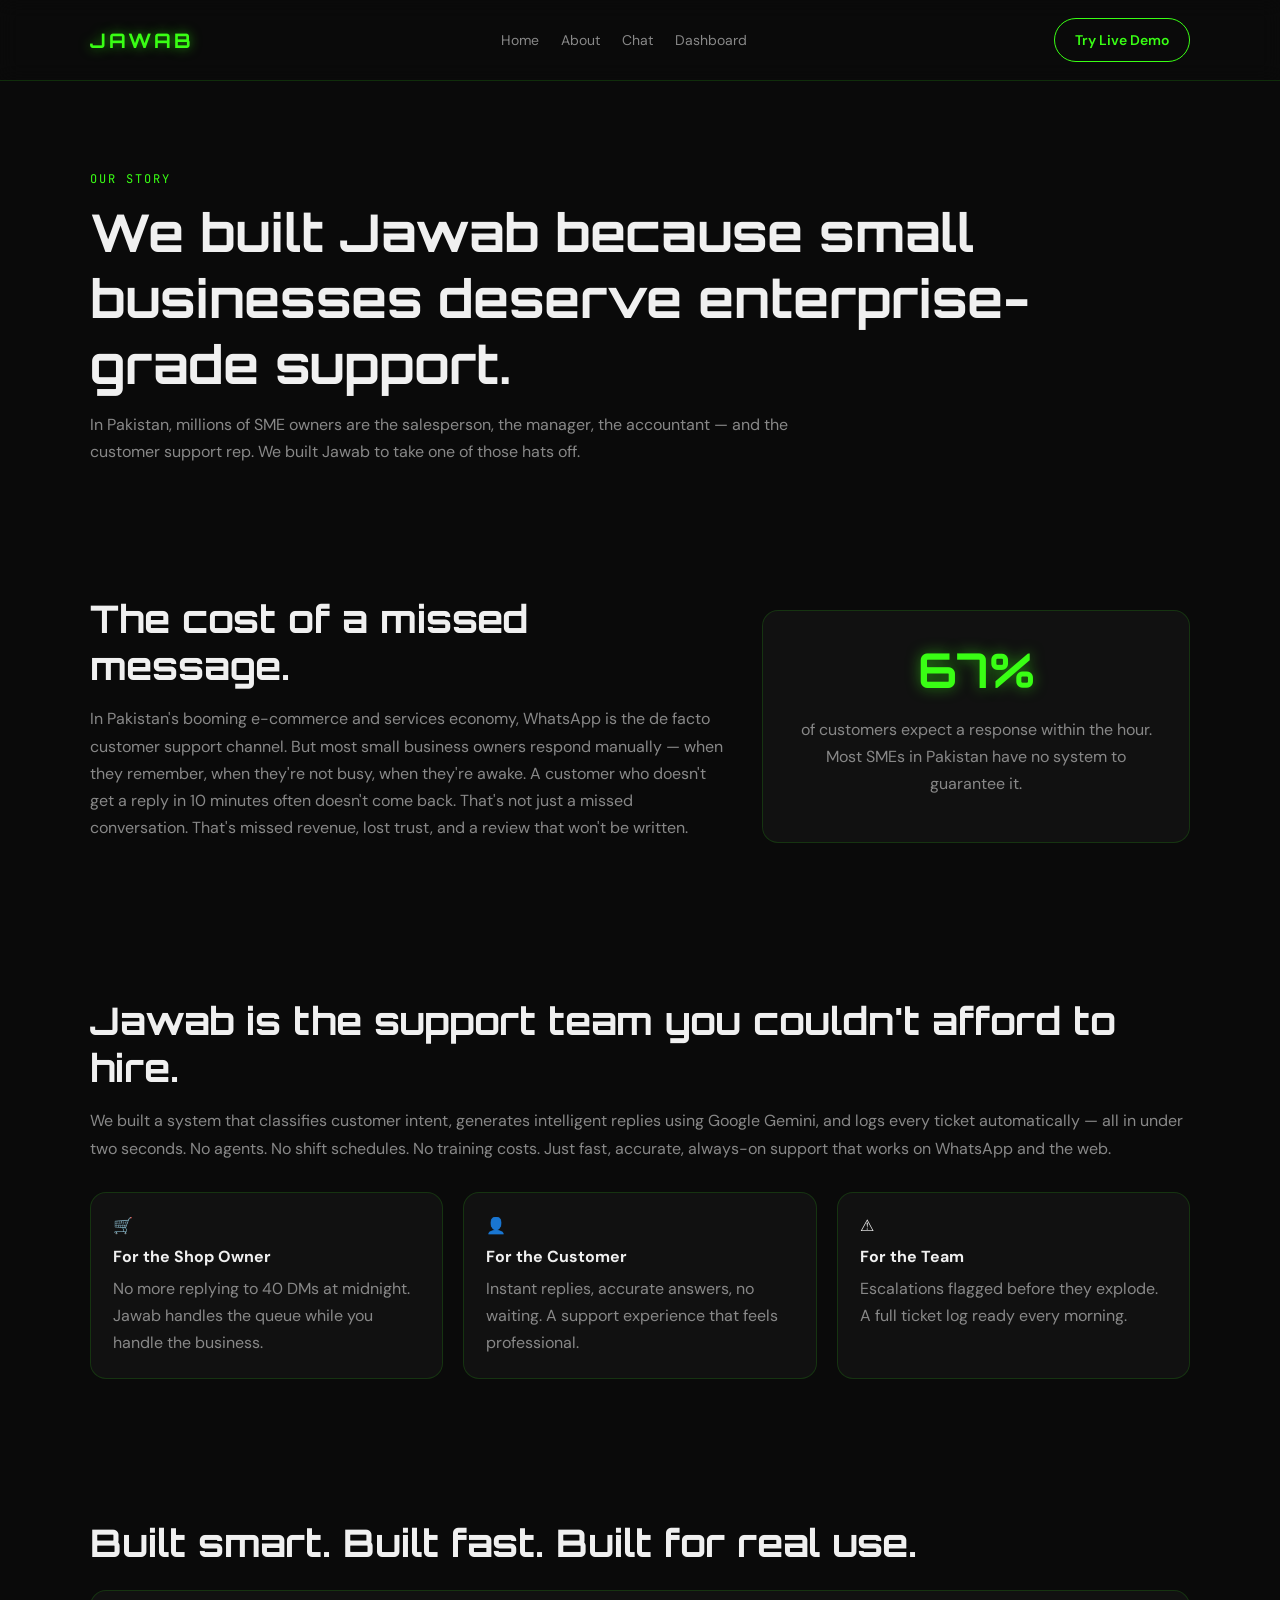
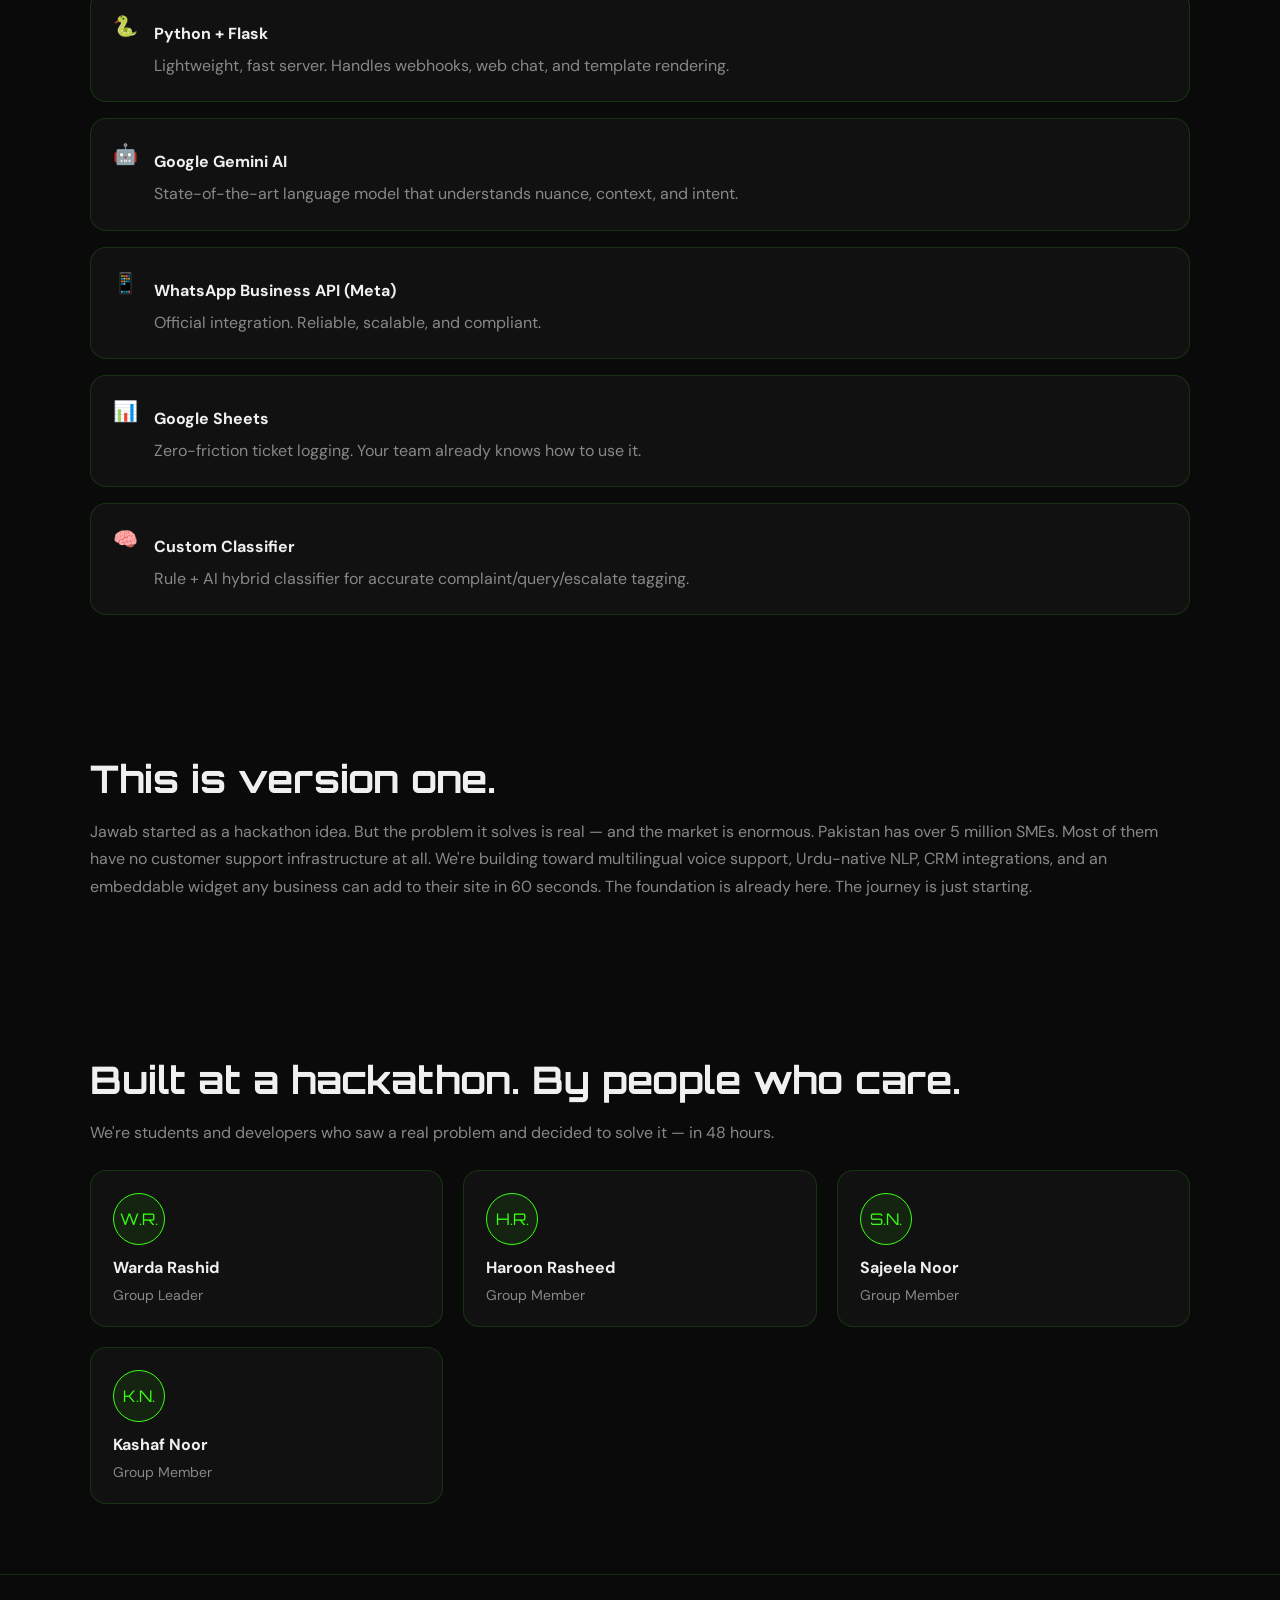
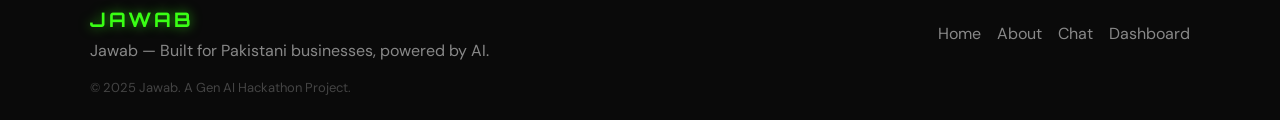
==== frontend/pages/about.html @ 8d1369c8 "Build frontend" ====
<!DOCTYPE html>
<html lang="en">
<head>
  <meta charset="UTF-8">
  <meta name="viewport" content="width=device-width, initial-scale=1">
  <title>About | Jawab</title>
  <link rel="preconnect" href="https://fonts.googleapis.com">
  <link rel="preconnect" href="https://fonts.gstatic.com" crossorigin>
  <link href="https://fonts.googleapis.com/css2?family=Orbitron:wght@400;600;700;900&family=DM+Sans:wght@300;400;500;600&family=JetBrains+Mono:wght@400;500&display=swap" rel="stylesheet">
  <style>
    :root {
      --bg-primary: #0a0a0a;
      --bg-secondary: #111111;
      --bg-tertiary: #1a1a1a;
      --neon-green: #39ff14;
      --neon-green-dim: #25b80d;
      --neon-green-faint: rgba(57, 255, 20, 0.08);
      --text-primary: #f0f0f0;
      --text-secondary: #888888;
      --text-dim: #444444;
      --border-color: rgba(57, 255, 20, 0.15);
      --border-active: rgba(57, 255, 20, 0.5);
      --danger: #ff4444;
      --warning: #ffaa00;
      --success: #39ff14;
    }

    * { box-sizing: border-box; }
    html { scroll-behavior: smooth; }
    body {
      margin: 0;
      min-height: 100vh;
      display: flex;
      flex-direction: column;
      background: var(--bg-primary);
      color: var(--text-primary);
      font-family: "DM Sans", sans-serif;
      opacity: 0;
      transition: opacity 0.3s ease;
    }
    body.page-ready { opacity: 1; }
    body.page-fade-out { opacity: 0; }
    a { color: inherit; text-decoration: none; }

    .container {
      width: min(1100px, 92vw);
      margin: 0 auto;
    }

    .nav {
      position: sticky;
      top: 0;
      z-index: 20;
      background: rgba(10, 10, 10, 0.9);
      backdrop-filter: blur(10px);
      border-bottom: 1px solid var(--border-color);
    }
    .nav-inner {
      display: flex;
      align-items: center;
      justify-content: space-between;
      padding: 18px 0;
      gap: 20px;
    }
    .logo {
      font-family: "Orbitron", sans-serif;
      letter-spacing: 3px;
      font-weight: 700;
      font-size: 20px;
      color: var(--neon-green);
      text-shadow: 0 0 12px rgba(57, 255, 20, 0.6);
      animation: glowPulse 2.4s ease-in-out infinite;
    }
    .nav-links {
      display: flex;
      gap: 22px;
      font-size: 14px;
      color: var(--text-secondary);
    }
    .nav-links a { transition: color 0.2s ease; }
    .nav-links a:hover { color: var(--text-primary); }

    .btn {
      display: inline-flex;
      align-items: center;
      justify-content: center;
      gap: 10px;
      padding: 12px 20px;
      border-radius: 999px;
      font-size: 14px;
      font-weight: 600;
      border: 1px solid transparent;
      transition: transform 0.2s ease, box-shadow 0.2s ease, border-color 0.2s ease;
      cursor: pointer;
    }
    .btn:active { transform: scale(0.97); }
    .btn-outline {
      border-color: var(--neon-green);
      color: var(--neon-green);
      background: transparent;
    }

    .page-hero {
      padding: 90px 0 60px;
    }
    .eyebrow {
      font-family: "JetBrains Mono", monospace;
      color: var(--neon-green);
      letter-spacing: 2px;
      font-size: 12px;
      margin-bottom: 12px;
    }
    h1 {
      font-family: "Orbitron", sans-serif;
      font-size: clamp(30px, 4.8vw, 52px);
      margin: 0 0 14px;
    }
    .hero-sub {
      color: var(--text-secondary);
      max-width: 720px;
      margin: 0;
      line-height: 1.7;
    }

    .section { padding: 70px 0; }
    .section h2 {
      font-family: "Orbitron", sans-serif;
      font-size: clamp(22px, 3.5vw, 38px);
      margin: 0 0 16px;
    }
    .section p { color: var(--text-secondary); line-height: 1.7; }

    .two-col {
      display: grid;
      grid-template-columns: 1.2fr 0.8fr;
      gap: 30px;
      align-items: center;
    }
    .stat-card {
      background: var(--bg-secondary);
      border: 1px solid var(--border-color);
      border-radius: 16px;
      padding: 28px;
      text-align: center;
    }
    .stat-card h3 {
      font-family: "Orbitron", sans-serif;
      font-size: 48px;
      margin: 0 0 10px;
      color: var(--neon-green);
      text-shadow: 0 0 14px rgba(57, 255, 20, 0.5);
    }

    .value-grid {
      display: grid;
      grid-template-columns: repeat(3, minmax(0, 1fr));
      gap: 20px;
      margin-top: 30px;
    }
    .card {
      background: var(--bg-secondary);
      border: 1px solid var(--border-color);
      border-radius: 16px;
      padding: 22px;
      transition: transform 0.2s ease, box-shadow 0.2s ease, border-color 0.2s ease;
    }
    .card:hover {
      transform: translateY(-4px);
      border-color: var(--border-active);
      box-shadow: 0 0 18px rgba(57, 255, 20, 0.18);
    }
    .card h4 { margin: 10px 0 8px; }
    .card p { margin: 0; }

    .stacked {
      display: grid;
      gap: 16px;
      margin-top: 24px;
    }
    .stacked .card {
      display: flex;
      gap: 16px;
      align-items: flex-start;
    }
    .stacked .icon {
      font-size: 20px;
      color: var(--neon-green);
    }

    .team-grid {
      display: grid;
      grid-template-columns: repeat(3, minmax(0, 1fr));
      gap: 20px;
      margin-top: 24px;
    }
    .avatar {
      width: 52px;
      height: 52px;
      border-radius: 50%;
      background: var(--neon-green-faint);
      border: 1px solid var(--neon-green);
      color: var(--neon-green);
      font-family: "Orbitron", sans-serif;
      display: grid;
      place-items: center;
      margin-bottom: 12px;
    }
    .role { color: var(--text-secondary); font-size: 14px; }

    .footer {
      margin-top: auto;
      border-top: 1px solid var(--border-color);
      background: var(--bg-primary);
      padding: 32px 0 24px;
    }
    .footer-top {
      display: flex;
      flex-wrap: wrap;
      align-items: center;
      justify-content: space-between;
      gap: 16px;
    }
    .footer p { color: var(--text-secondary); margin: 8px 0 0; }
    .footer-links { display: flex; gap: 16px; color: var(--text-secondary); }
    .footer-bottom { margin-top: 18px; color: var(--text-dim); font-size: 13px; }

    .reveal {
      opacity: 0;
      transform: translateY(30px);
      transition: opacity 0.6s ease, transform 0.6s ease;
    }
    .reveal.visible { opacity: 1; transform: translateY(0); }

    @keyframes glowPulse {
      0%, 100% { text-shadow: 0 0 12px rgba(57, 255, 20, 0.4); }
      50% { text-shadow: 0 0 22px rgba(57, 255, 20, 0.8); }
    }

    ::-webkit-scrollbar { width: 8px; }
    ::-webkit-scrollbar-track { background: var(--bg-primary); }
    ::-webkit-scrollbar-thumb {
      background: var(--neon-green-dim);
      border-radius: 10px;
    }
    * { scrollbar-width: thin; scrollbar-color: var(--neon-green-dim) var(--bg-primary); }

    @media (max-width: 900px) {
      .nav-inner { flex-direction: column; align-items: flex-start; }
      .two-col { grid-template-columns: 1fr; }
      .value-grid, .team-grid { grid-template-columns: 1fr; }
    }
    @media (prefers-reduced-motion: reduce) {
      * { animation: none !important; transition: none !important; }
    }
  </style>
</head>
<body>
  <nav class="nav">
    <div class="container nav-inner">
      <div class="logo">JAWAB</div>
      <div class="nav-links">
        <a href="index.html" data-route="home">Home</a>
        <a href="about.html" data-route="about">About</a>
        <a href="chat.html" data-route="chat">Chat</a>
        <a href="dashboard.html" data-route="dashboard">Dashboard</a>
      </div>
      <a class="btn btn-outline" href="chat.html" data-route="chat">Try Live Demo</a>
    </div>
  </nav>

  <main>
    <section class="page-hero">
      <div class="container reveal">
        <div class="eyebrow">OUR STORY</div>
        <h1>We built Jawab because small businesses deserve enterprise-grade support.</h1>
        <p class="hero-sub">In Pakistan, millions of SME owners are the salesperson, the manager, the accountant &mdash; and the customer support rep. We built Jawab to take one of those hats off.</p>
      </div>
    </section>

    <section class="section">
      <div class="container two-col">
        <div class="reveal">
          <h2>The cost of a missed message.</h2>
          <p>In Pakistan's booming e-commerce and services economy, WhatsApp is the de facto customer support channel. But most small business owners respond manually &mdash; when they remember, when they're not busy, when they're awake. A customer who doesn't get a reply in 10 minutes often doesn't come back. That's not just a missed conversation. That's missed revenue, lost trust, and a review that won't be written.</p>
        </div>
        <div class="stat-card reveal">
          <h3>67%</h3>
          <p>of customers expect a response within the hour. Most SMEs in Pakistan have no system to guarantee it.</p>
        </div>
      </div>
    </section>

    <section class="section">
      <div class="container reveal">
        <h2>Jawab is the support team you couldn't afford to hire.</h2>
        <p>We built a system that classifies customer intent, generates intelligent replies using Google Gemini, and logs every ticket automatically &mdash; all in under two seconds. No agents. No shift schedules. No training costs. Just fast, accurate, always-on support that works on WhatsApp and the web.</p>
        <div class="value-grid">
          <div class="card reveal">
            <div class="icon">&#128722;</div>
            <h4>For the Shop Owner</h4>
            <p>No more replying to 40 DMs at midnight. Jawab handles the queue while you handle the business.</p>
          </div>
          <div class="card reveal">
            <div class="icon">&#128100;</div>
            <h4>For the Customer</h4>
            <p>Instant replies, accurate answers, no waiting. A support experience that feels professional.</p>
          </div>
          <div class="card reveal">
            <div class="icon">&#9888;</div>
            <h4>For the Team</h4>
            <p>Escalations flagged before they explode. A full ticket log ready every morning.</p>
          </div>
        </div>
      </div>
    </section>

    <section class="section">
      <div class="container reveal">
        <h2>Built smart. Built fast. Built for real use.</h2>
        <div class="stacked">
          <div class="card reveal">
            <div class="icon">&#128013;</div>
            <div>
              <h4>Python + Flask</h4>
              <p>Lightweight, fast server. Handles webhooks, web chat, and template rendering.</p>
            </div>
          </div>
          <div class="card reveal">
            <div class="icon">&#129302;</div>
            <div>
              <h4>Google Gemini AI</h4>
              <p>State-of-the-art language model that understands nuance, context, and intent.</p>
            </div>
          </div>
          <div class="card reveal">
            <div class="icon">&#128241;</div>
            <div>
              <h4>WhatsApp Business API (Meta)</h4>
              <p>Official integration. Reliable, scalable, and compliant.</p>
            </div>
          </div>
          <div class="card reveal">
            <div class="icon">&#128202;</div>
            <div>
              <h4>Google Sheets</h4>
              <p>Zero-friction ticket logging. Your team already knows how to use it.</p>
            </div>
          </div>
          <div class="card reveal">
            <div class="icon">&#129504;</div>
            <div>
              <h4>Custom Classifier</h4>
              <p>Rule + AI hybrid classifier for accurate complaint/query/escalate tagging.</p>
            </div>
          </div>
        </div>
      </div>
    </section>

    <section class="section">
      <div class="container reveal">
        <h2>This is version one.</h2>
        <p>Jawab started as a hackathon idea. But the problem it solves is real &mdash; and the market is enormous. Pakistan has over 5 million SMEs. Most of them have no customer support infrastructure at all. We're building toward multilingual voice support, Urdu-native NLP, CRM integrations, and an embeddable widget any business can add to their site in 60 seconds. The foundation is already here. The journey is just starting.</p>
      </div>
    </section>

    <section class="section">
      <div class="container reveal">
        <h2>Built at a hackathon. By people who care.</h2>
        <p>We're students and developers who saw a real problem and decided to solve it &mdash; in 48 hours.</p>
        <div class="team-grid">
          <div class="card reveal">
            <div class="avatar">W.R.</div>
            <h4>Warda Rashid</h4>
            <div class="role">Group Leader</div>
          </div>
          <div class="card reveal">
            <div class="avatar">H.R.</div>
            <h4>Haroon Rasheed</h4>
            <div class="role">Group Member</div>
          </div>
          <div class="card reveal">
            <div class="avatar">S.N.</div>
            <h4>Sajeela Noor</h4>
            <div class="role">Group Member</div>
          </div>
          <div class="card reveal">
            <div class="avatar">K.N.</div>
            <h4>Kashaf Noor</h4>
            <div class="role">Group Member</div>
          </div>
        </div>
      </div>
    </section>
  </main>

  <footer class="footer">
    <div class="container">
      <div class="footer-top">
        <div>
          <div class="logo">JAWAB</div>
          <p>Jawab &mdash; Built for Pakistani businesses, powered by AI.</p>
        </div>
        <div class="footer-links">
          <a href="index.html" data-route="home">Home</a>
          <a href="about.html" data-route="about">About</a>
          <a href="chat.html" data-route="chat">Chat</a>
          <a href="dashboard.html" data-route="dashboard">Dashboard</a>
        </div>
      </div>
      <div class="footer-bottom">&copy; 2025 Jawab. A Gen AI Hackathon Project.</div>
    </div>
  </footer>

  <script>
    function initReveal() {
      const targets = document.querySelectorAll(".reveal");
      if (!targets.length) return;
      const observer = new IntersectionObserver((entries) => {
        entries.forEach((entry) => {
          if (entry.isIntersecting) {
            entry.target.classList.add("visible");
            observer.unobserve(entry.target);
          }
        });
      }, { threshold: 0.2 });
      targets.forEach((el) => observer.observe(el));
    }

    function applyRouteLinks() {
      const routeMap = {
        home: "/",
        about: "/about",
        chat: "/chat-page",
        dashboard: "/dashboard"
      };
      const isHttp = window.location.protocol === "http:" || window.location.protocol === "https:";
      if (!isHttp) return;
      document.querySelectorAll("[data-route]").forEach((link) => {
        const key = link.getAttribute("data-route");
        if (routeMap[key]) {
          link.setAttribute("href", routeMap[key]);
        }
      });
    }

    function initPageTransitions() {
      document.querySelectorAll("a[href]").forEach((link) => {
        const href = link.getAttribute("href");
        if (!href || href.startsWith("#") || href.startsWith("mailto:") || href.startsWith("tel:")) {
          return;
        }
        const url = new URL(link.href, window.location.href);
        if (url.origin !== window.location.origin) return;
        link.addEventListener("click", (event) => {
          if (event.metaKey || event.ctrlKey || event.shiftKey || event.altKey) return;
          event.preventDefault();
          document.body.classList.add("page-fade-out");
          setTimeout(() => { window.location.href = url.href; }, 250);
        });
      });
    }

    document.addEventListener("DOMContentLoaded", () => {
      document.body.classList.add("page-ready");
      applyRouteLinks();
      initReveal();
      initPageTransitions();
    });
  </script>
</body>
</html>
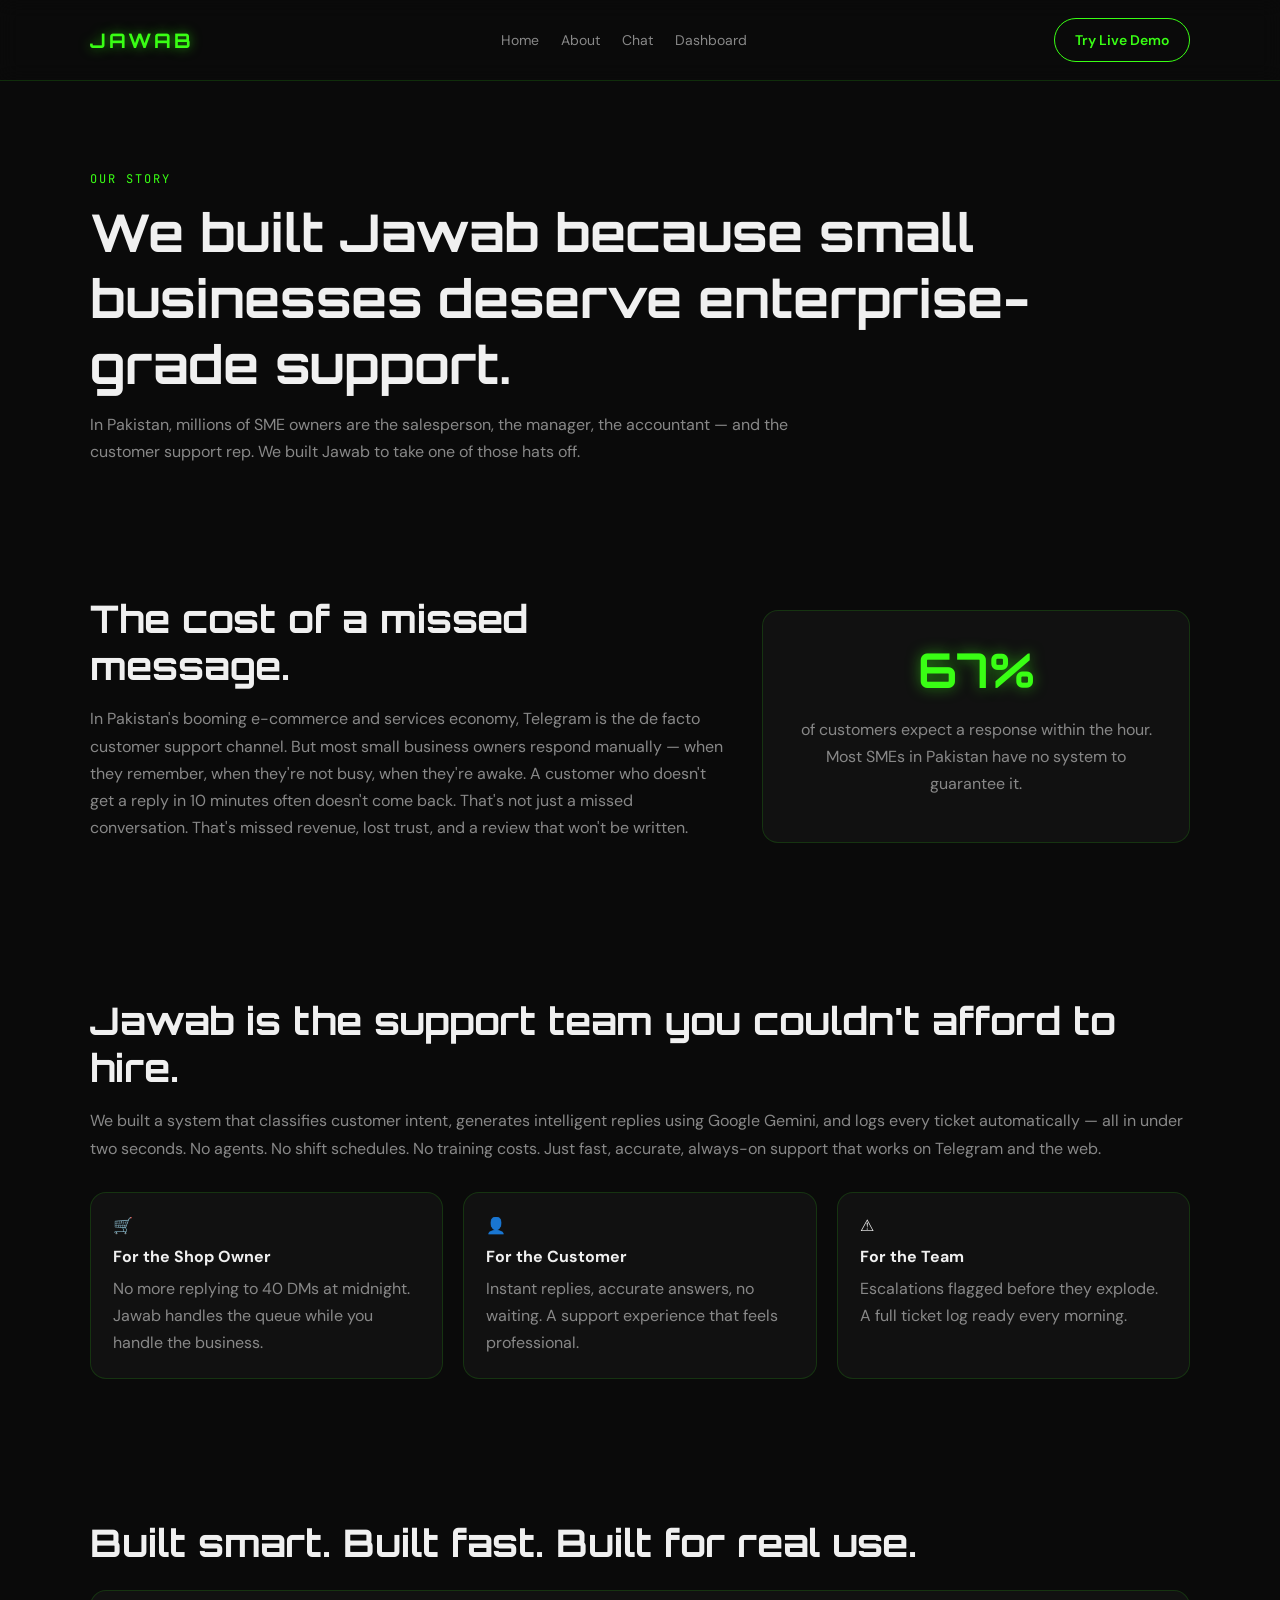
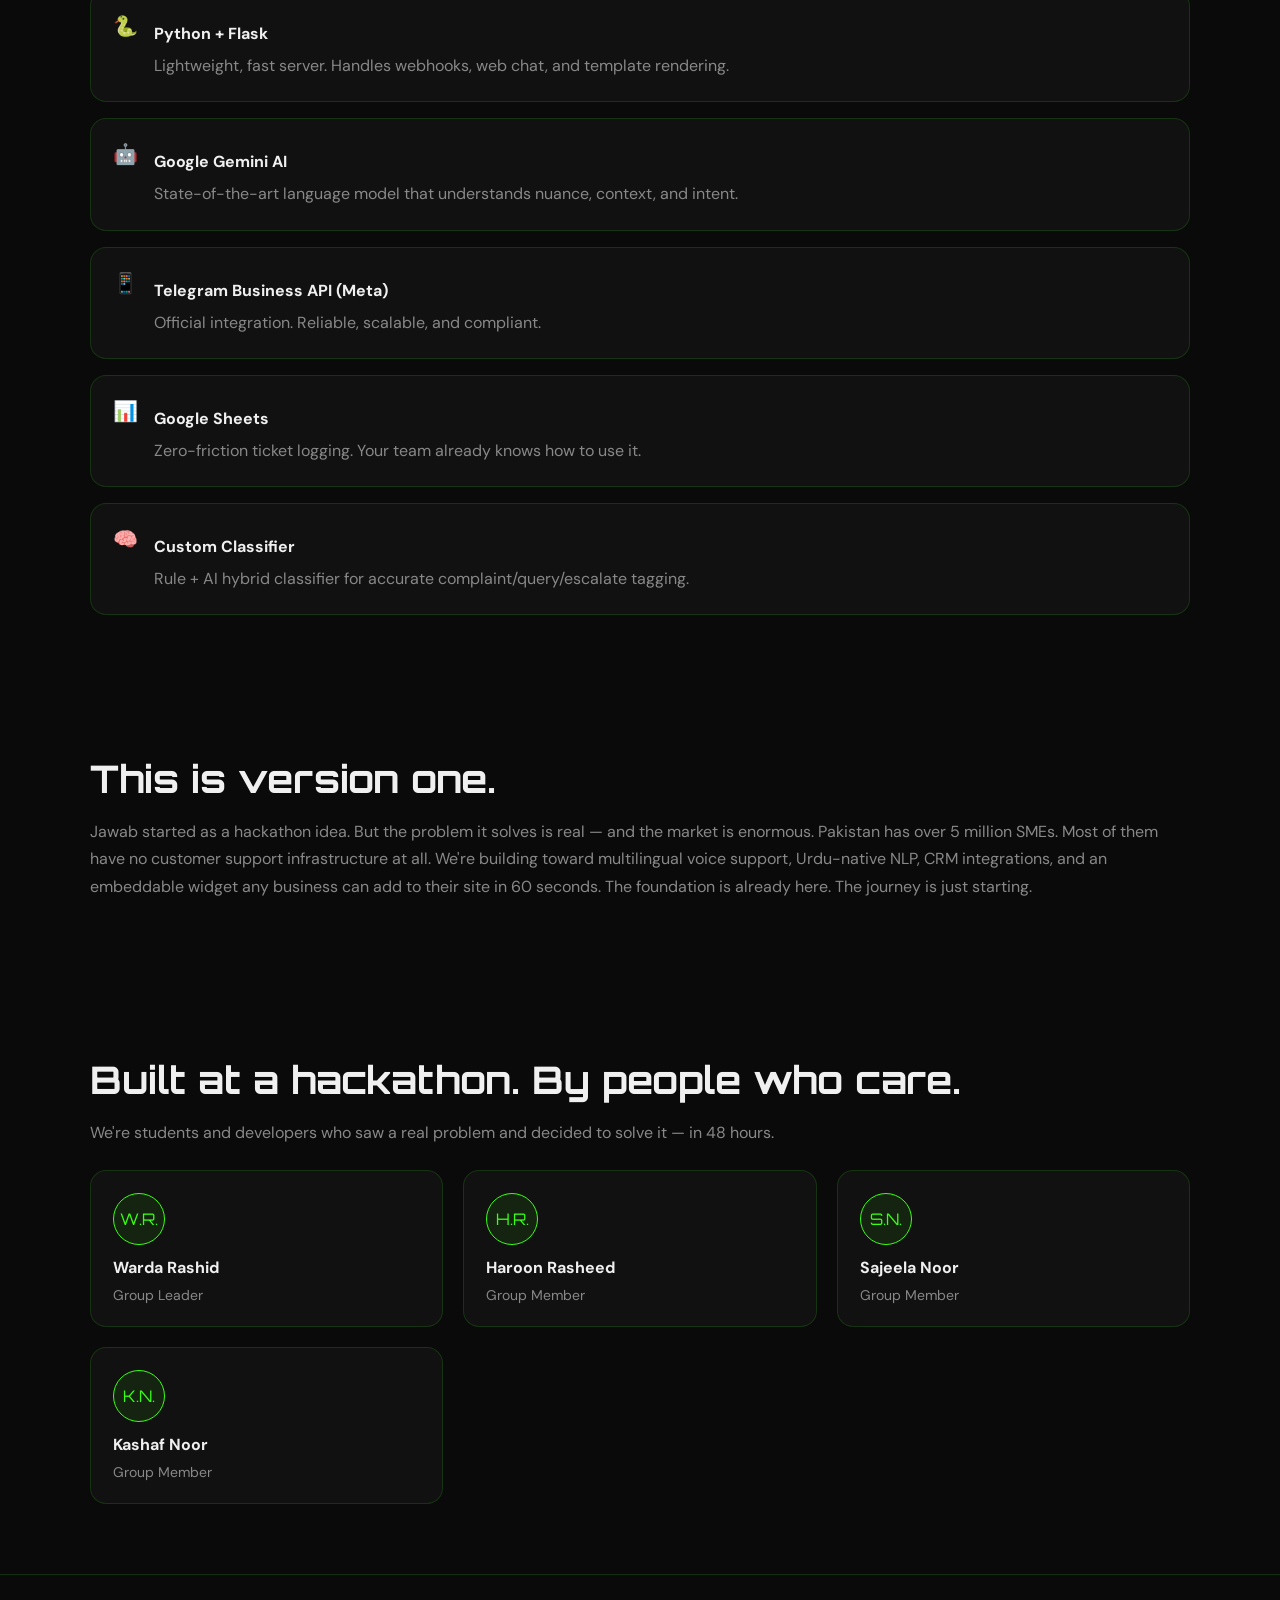
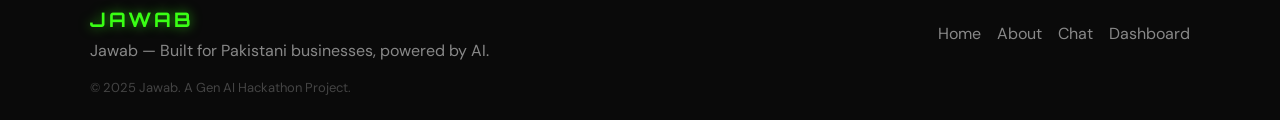
==== commit 2f3de832: "Ready for Render deployment with Telegram integration" ====
--- a/frontend/pages/about.html
+++ b/frontend/pages/about.html
@@ -281,7 +281,7 @@
       <div class="container two-col">
         <div class="reveal">
           <h2>The cost of a missed message.</h2>
-          <p>In Pakistan's booming e-commerce and services economy, WhatsApp is the de facto customer support channel. But most small business owners respond manually &mdash; when they remember, when they're not busy, when they're awake. A customer who doesn't get a reply in 10 minutes often doesn't come back. That's not just a missed conversation. That's missed revenue, lost trust, and a review that won't be written.</p>
+          <p>In Pakistan's booming e-commerce and services economy, Telegram is the de facto customer support channel. But most small business owners respond manually &mdash; when they remember, when they're not busy, when they're awake. A customer who doesn't get a reply in 10 minutes often doesn't come back. That's not just a missed conversation. That's missed revenue, lost trust, and a review that won't be written.</p>
         </div>
         <div class="stat-card reveal">
           <h3>67%</h3>
@@ -293,7 +293,7 @@
     <section class="section">
       <div class="container reveal">
         <h2>Jawab is the support team you couldn't afford to hire.</h2>
-        <p>We built a system that classifies customer intent, generates intelligent replies using Google Gemini, and logs every ticket automatically &mdash; all in under two seconds. No agents. No shift schedules. No training costs. Just fast, accurate, always-on support that works on WhatsApp and the web.</p>
+        <p>We built a system that classifies customer intent, generates intelligent replies using Google Gemini, and logs every ticket automatically &mdash; all in under two seconds. No agents. No shift schedules. No training costs. Just fast, accurate, always-on support that works on Telegram and the web.</p>
         <div class="value-grid">
           <div class="card reveal">
             <div class="icon">&#128722;</div>
@@ -335,7 +335,7 @@
           <div class="card reveal">
             <div class="icon">&#128241;</div>
             <div>
-              <h4>WhatsApp Business API (Meta)</h4>
+              <h4>Telegram Business API (Meta)</h4>
               <p>Official integration. Reliable, scalable, and compliant.</p>
             </div>
           </div>
